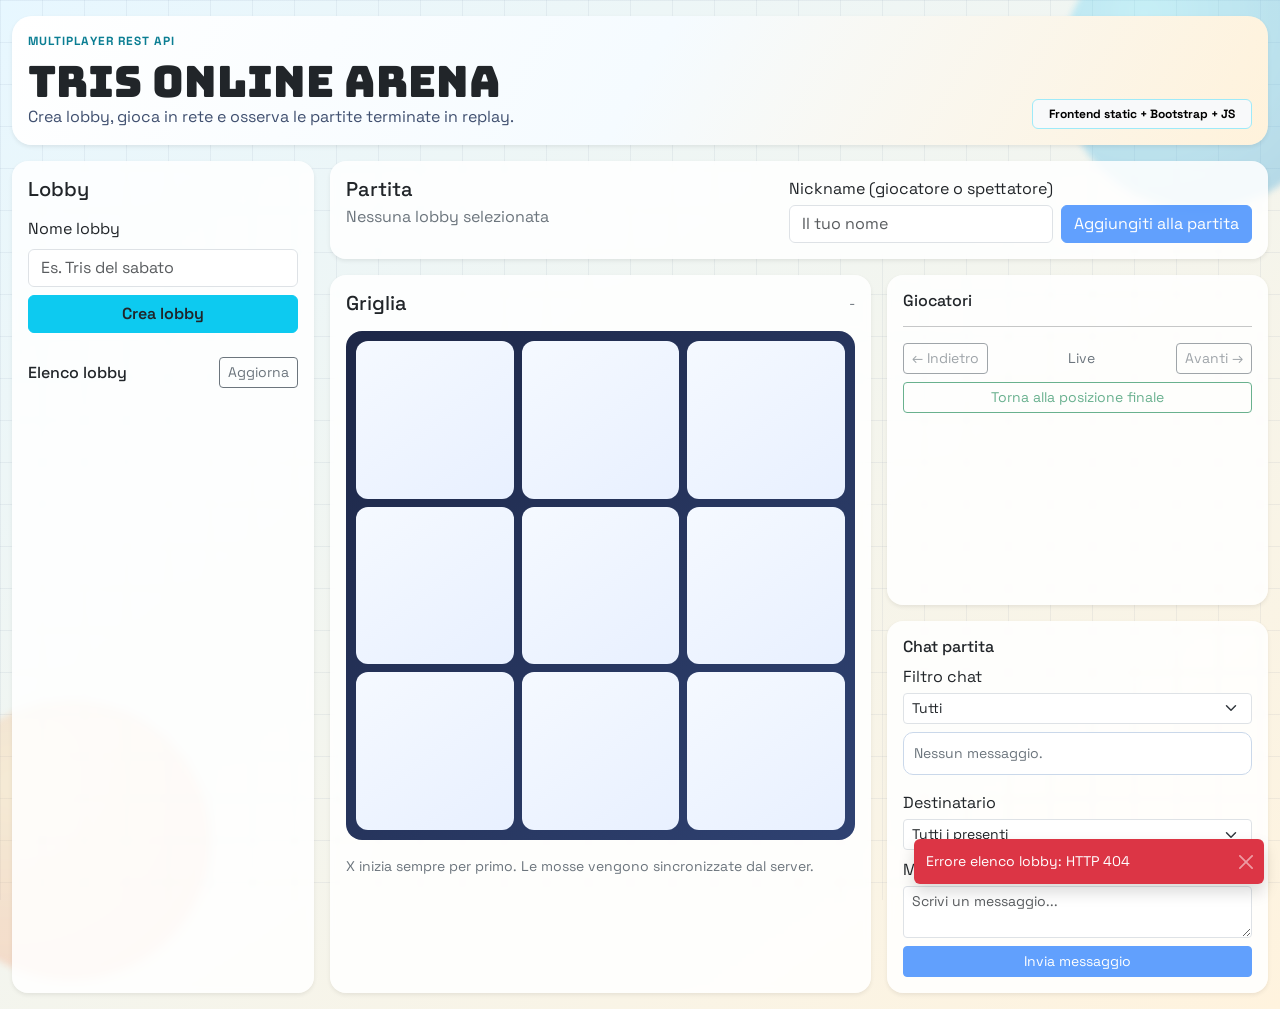
==== static/tris/index.html @ 915817d6 "Add Dama and Tris Frontend Application" ====
<!DOCTYPE html>
<html lang="it">
<head>
  <meta charset="UTF-8">
  <meta name="viewport" content="width=device-width, initial-scale=1.0">
  <title>Tris Online</title>
  <link rel="preconnect" href="https://fonts.googleapis.com">
  <link rel="preconnect" href="https://fonts.gstatic.com" crossorigin>
  <link href="https://fonts.googleapis.com/css2?family=Bungee&family=Space+Grotesk:wght@400;500;700&display=swap" rel="stylesheet">
  <link rel="preconnect" href="https://cdn.jsdelivr.net">
  <link href="https://cdn.jsdelivr.net/npm/bootstrap@5.3.3/dist/css/bootstrap.min.css" rel="stylesheet" integrity="sha384-QWTKZyjpPEjISv5WaRU9OFeRpok6YctnYmDr5pNlyT2bRjXh0JMhjY6hW+ALEwIH" crossorigin="anonymous">
  <link rel="stylesheet" href="./style.css">
</head>
<body>
  <div class="bg-grid"></div>
  <div class="orb orb-a"></div>
  <div class="orb orb-b"></div>

  <main class="container-fluid py-3">
    <header class="hero card border-0 shadow-sm mb-3">
      <div class="card-body">
        <p class="kicker mb-2">Multiplayer REST API</p>
        <div class="d-flex flex-column flex-lg-row justify-content-between align-items-lg-end gap-2">
          <div>
            <h1 class="title m-0">Tris Online Arena</h1>
            <p class="subtitle mb-0">Crea lobby, gioca in rete e osserva le partite terminate in replay.</p>
          </div>
          <span class="badge text-bg-light border border-info-subtle px-3 py-2">Frontend static + Bootstrap + JS</span>
        </div>
      </div>
    </header>

    <section class="row g-3">
      <div class="col-12 col-xl-3">
        <div class="panel card border-0 shadow-sm h-100">
          <div class="card-body">
            <h2 class="h5 mb-3">Lobby</h2>

            <form id="createLobbyForm" class="vstack gap-2 mb-4">
              <div>
                <label for="lobbyName" class="form-label">Nome lobby</label>
                <input id="lobbyName" class="form-control" maxlength="60" placeholder="Es. Tris del sabato" required>
              </div>
              <button class="btn btn-info text-dark fw-semibold" type="submit">Crea lobby</button>
            </form>

            <div class="d-flex justify-content-between align-items-center mb-2">
              <h3 class="h6 m-0">Elenco lobby</h3>
              <button id="refreshLobbiesBtn" class="btn btn-sm btn-outline-secondary" type="button">Aggiorna</button>
            </div>
            <div id="lobbyList" class="vstack gap-2"></div>
          </div>
        </div>
      </div>

      <div class="col-12 col-xl-9">
        <div class="panel card border-0 shadow-sm mb-3">
          <div class="card-body d-flex flex-column flex-lg-row justify-content-between gap-3">
            <div>
              <h2 class="h5 mb-1">Partita</h2>
              <p id="activeLobbyTitle" class="mb-2 text-secondary">Nessuna lobby selezionata</p>
              <div id="statusBadgeWrap"></div>
            </div>
            <form id="joinForm" class="row g-2 align-items-end join-form">
              <div class="col-12 col-md">
                <label for="nickname" class="form-label mb-1">Nickname (giocatore o spettatore)</label>
                <input id="nickname" class="form-control" maxlength="25" placeholder="Il tuo nome">
              </div>
              <div class="col-12 col-md-auto">
                <button id="joinBtn" class="btn btn-primary w-100" type="submit" disabled>Aggiungiti alla partita</button>
              </div>
            </form>
          </div>
        </div>

        <div class="row g-3">
          <div class="col-12 col-lg-7">
            <div class="panel card border-0 shadow-sm h-100">
              <div class="card-body">
                <div class="d-flex justify-content-between align-items-center mb-3">
                  <h3 class="h5 m-0">Griglia</h3>
                  <span id="turnInfo" class="small text-secondary">-</span>
                </div>
                <div id="board" class="board" aria-label="Griglia tris"></div>
                <p class="small text-secondary mt-3 mb-0">X inizia sempre per primo. Le mosse vengono sincronizzate dal server.</p>
              </div>
            </div>
          </div>

          <div class="col-12 col-lg-5">
            <div class="panel card border-0 shadow-sm mb-3">
              <div class="card-body">
                <h3 class="h6 mb-2">Giocatori</h3>
                <div id="playerList"></div>
                <hr>
                <div class="d-flex align-items-center justify-content-between gap-2 mb-2">
                  <button id="prevMoveBtn" class="btn btn-sm btn-outline-secondary" type="button" disabled>&larr; Indietro</button>
                  <span id="replayInfo" class="small text-secondary">Live</span>
                  <button id="nextMoveBtn" class="btn btn-sm btn-outline-secondary" type="button" disabled>Avanti &rarr;</button>
                </div>
                <button id="liveBtn" class="btn btn-sm btn-outline-success w-100 mb-3" type="button" disabled>Torna alla posizione finale</button>
                <ol id="moveList" class="move-list mb-0"></ol>
              </div>
            </div>

            <div class="panel card border-0 shadow-sm">
              <div class="card-body">
                <div class="d-flex justify-content-between align-items-center mb-2">
                  <h4 class="h6 m-0">Chat partita</h4>
                  <span id="chatPrivateBadge" class="badge text-bg-danger d-none">Nuovi privati: 0</span>
                </div>
                <div class="mb-2">
                  <label for="chatFilter" class="form-label mb-1">Filtro chat</label>
                  <select id="chatFilter" class="form-select form-select-sm">
                    <option value="all">Tutti</option>
                    <option value="public">Solo pubblici</option>
                    <option value="private">Solo privati</option>
                  </select>
                </div>
                <div id="chatList" class="chat-list mb-3" aria-live="polite">
                  <p class="small text-secondary m-0">Nessun messaggio.</p>
                </div>
                <form id="chatForm" class="vstack gap-2">
                  <div>
                    <label for="chatRecipient" class="form-label mb-1">Destinatario</label>
                    <select id="chatRecipient" class="form-select form-select-sm">
                      <option value="__all__">Tutti i presenti</option>
                    </select>
                  </div>
                  <div>
                    <label for="chatInput" class="form-label mb-1">Messaggio</label>
                    <textarea id="chatInput" class="form-control form-control-sm" rows="2" maxlength="240" placeholder="Scrivi un messaggio..."></textarea>
                  </div>
                  <button id="chatSendBtn" class="btn btn-sm btn-primary" type="submit" disabled>Invia messaggio</button>
                </form>
              </div>
            </div>
          </div>
        </div>
      </div>
    </section>
  </main>

  <div id="toastWrap" class="toast-container position-fixed bottom-0 end-0 p-3"></div>

  <script src="https://cdn.jsdelivr.net/npm/bootstrap@5.3.3/dist/js/bootstrap.bundle.min.js" integrity="sha384-YvpcrYf0tY3lHB60NNkmXc5s9fDVZLESaAA55NDzOxhy9GkcIdslK1eN7N6jIeHz" crossorigin="anonymous"></script>
  <script type="module" src="./app.js"></script>
</body>
</html>
---- static/tris/style.css ----
:root {
  --ink: #101523;
  --bg-a: #e7f7ff;
  --bg-b: #fff3de;
  --panel: rgba(255, 255, 255, 0.86);
  --line: #2c3455;
  --x: #d85f36;
  --o: #0a9db1;
  --hit: #6ad298;
}

body {
  margin: 0;
  min-height: 100vh;
  background: linear-gradient(145deg, var(--bg-a), var(--bg-b));
  color: var(--ink);
  font-family: "Space Grotesk", "Segoe UI", sans-serif;
  position: relative;
  overflow-x: hidden;
}

.bg-grid {
  position: fixed;
  inset: 0;
  pointer-events: none;
  background-image:
    linear-gradient(to right, rgba(34, 62, 108, 0.06) 1px, transparent 1px),
    linear-gradient(to bottom, rgba(34, 62, 108, 0.06) 1px, transparent 1px);
  background-size: 42px 42px;
  z-index: -3;
}

.orb {
  position: fixed;
  border-radius: 999px;
  filter: blur(3px);
  z-index: -2;
}

.orb-a {
  width: 280px;
  height: 280px;
  top: -70px;
  right: -60px;
  background: radial-gradient(circle at 30% 30%, #76e5ff, #3396d4);
  opacity: 0.35;
}

.orb-b {
  width: 280px;
  height: 280px;
  bottom: -80px;
  left: -70px;
  background: radial-gradient(circle at 30% 30%, #ffcf8d, #ef7d5d);
  opacity: 0.28;
}

.hero {
  border-radius: 20px;
  background: linear-gradient(120deg, #fff, #f5fbff 50%, #fff2db);
  animation: reveal 620ms ease;
}

.kicker {
  text-transform: uppercase;
  letter-spacing: 0.09em;
  font-size: 0.74rem;
  font-weight: 700;
  color: #0b7e93;
}

.title {
  font-family: "Bungee", "Space Grotesk", sans-serif;
  font-size: clamp(1.8rem, 4.2vw, 2.7rem);
  line-height: 1.1;
}

.subtitle {
  color: #405070;
}

.panel {
  border-radius: 16px;
  background: var(--panel);
  backdrop-filter: blur(3px);
  animation: reveal 520ms ease;
}

.lobby-item {
  border: 1px solid #cad8ea;
  border-radius: 12px;
  padding: 0.7rem;
  background: #fff;
}

.lobby-item.active {
  border-color: #2897ca;
  box-shadow: inset 0 0 0 1px #2897ca;
}

.join-form {
  min-width: min(100%, 400px);
}

.board {
  width: 100%;
  max-width: 520px;
  aspect-ratio: 1 / 1;
  margin-inline: auto;
  border-radius: 16px;
  overflow: hidden;
  display: grid;
  grid-template-columns: repeat(3, 1fr);
  gap: 8px;
  padding: 10px;
  background: linear-gradient(135deg, #1d2747, #2f4272);
}

.cell {
  border: none;
  border-radius: 12px;
  background: linear-gradient(145deg, #f5f9ff, #e8f0ff);
  color: var(--line);
  font-family: "Bungee", "Space Grotesk", sans-serif;
  font-size: clamp(2rem, 7vw, 4.2rem);
  line-height: 1;
  display: grid;
  place-items: center;
  min-height: 92px;
  transition: transform 120ms ease, box-shadow 120ms ease;
}

.cell:hover {
  transform: translateY(-1px);
}

.cell.playable {
  box-shadow: inset 0 0 0 2px rgba(96, 230, 175, 0.72);
}

.cell.x {
  color: var(--x);
  text-shadow: 0 1px 0 #fff;
}

.cell.o {
  color: var(--o);
  text-shadow: 0 1px 0 #fff;
}

.cell.win {
  background: linear-gradient(145deg, #f6ffe6, #d8ffd0);
  box-shadow: inset 0 0 0 2px rgba(106, 210, 152, 0.8);
}

.move-list {
  min-height: 160px;
  max-height: 260px;
  overflow: auto;
  padding-left: 1.15rem;
}

.chat-list {
  max-height: 260px;
  overflow: auto;
  border: 1px solid #cad8ea;
  border-radius: 10px;
  background: #ffffff;
  padding: 0.65rem;
}

.chat-item {
  padding: 0.45rem 0.55rem;
  border-radius: 8px;
  border: 1px solid #e6edf8;
  margin-bottom: 0.5rem;
  background: #fbfdff;
}

.chat-item:last-child {
  margin-bottom: 0;
}

.chat-item.private {
  background: #eef7ff;
  border-color: #b8d8fa;
}

.chat-meta {
  font-size: 0.74rem;
  color: #5c6785;
  margin-bottom: 0.2rem;
}

.chat-text {
  margin: 0;
  font-size: 0.9rem;
  line-height: 1.3;
  word-break: break-word;
}

@keyframes reveal {
  from {
    opacity: 0;
    transform: translateY(9px);
  }
  to {
    opacity: 1;
    transform: translateY(0);
  }
}

@media (max-width: 991px) {
  .board {
    max-width: 100%;
  }
}
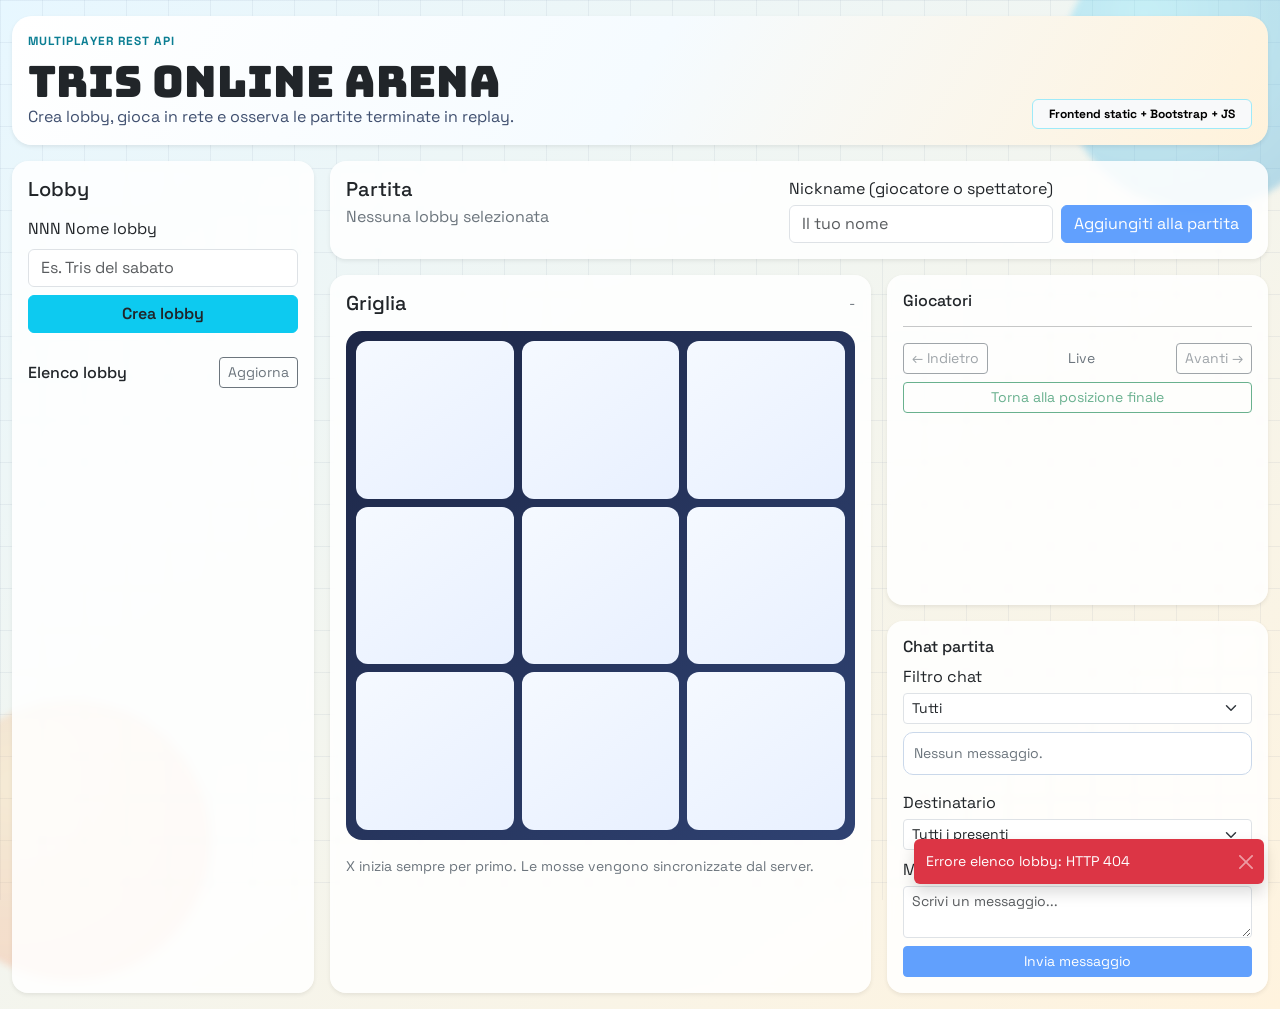
==== commit 297981c4: "primo commit nnn" ====
--- a/static/tris/index.html
+++ b/static/tris/index.html
@@ -38,7 +38,7 @@
 
             <form id="createLobbyForm" class="vstack gap-2 mb-4">
               <div>
-                <label for="lobbyName" class="form-label">Nome lobby</label>
+                <label for="lobbyName" class="form-label">NNN Nome lobby</label>
                 <input id="lobbyName" class="form-control" maxlength="60" placeholder="Es. Tris del sabato" required>
               </div>
               <button class="btn btn-info text-dark fw-semibold" type="submit">Crea lobby</button>
